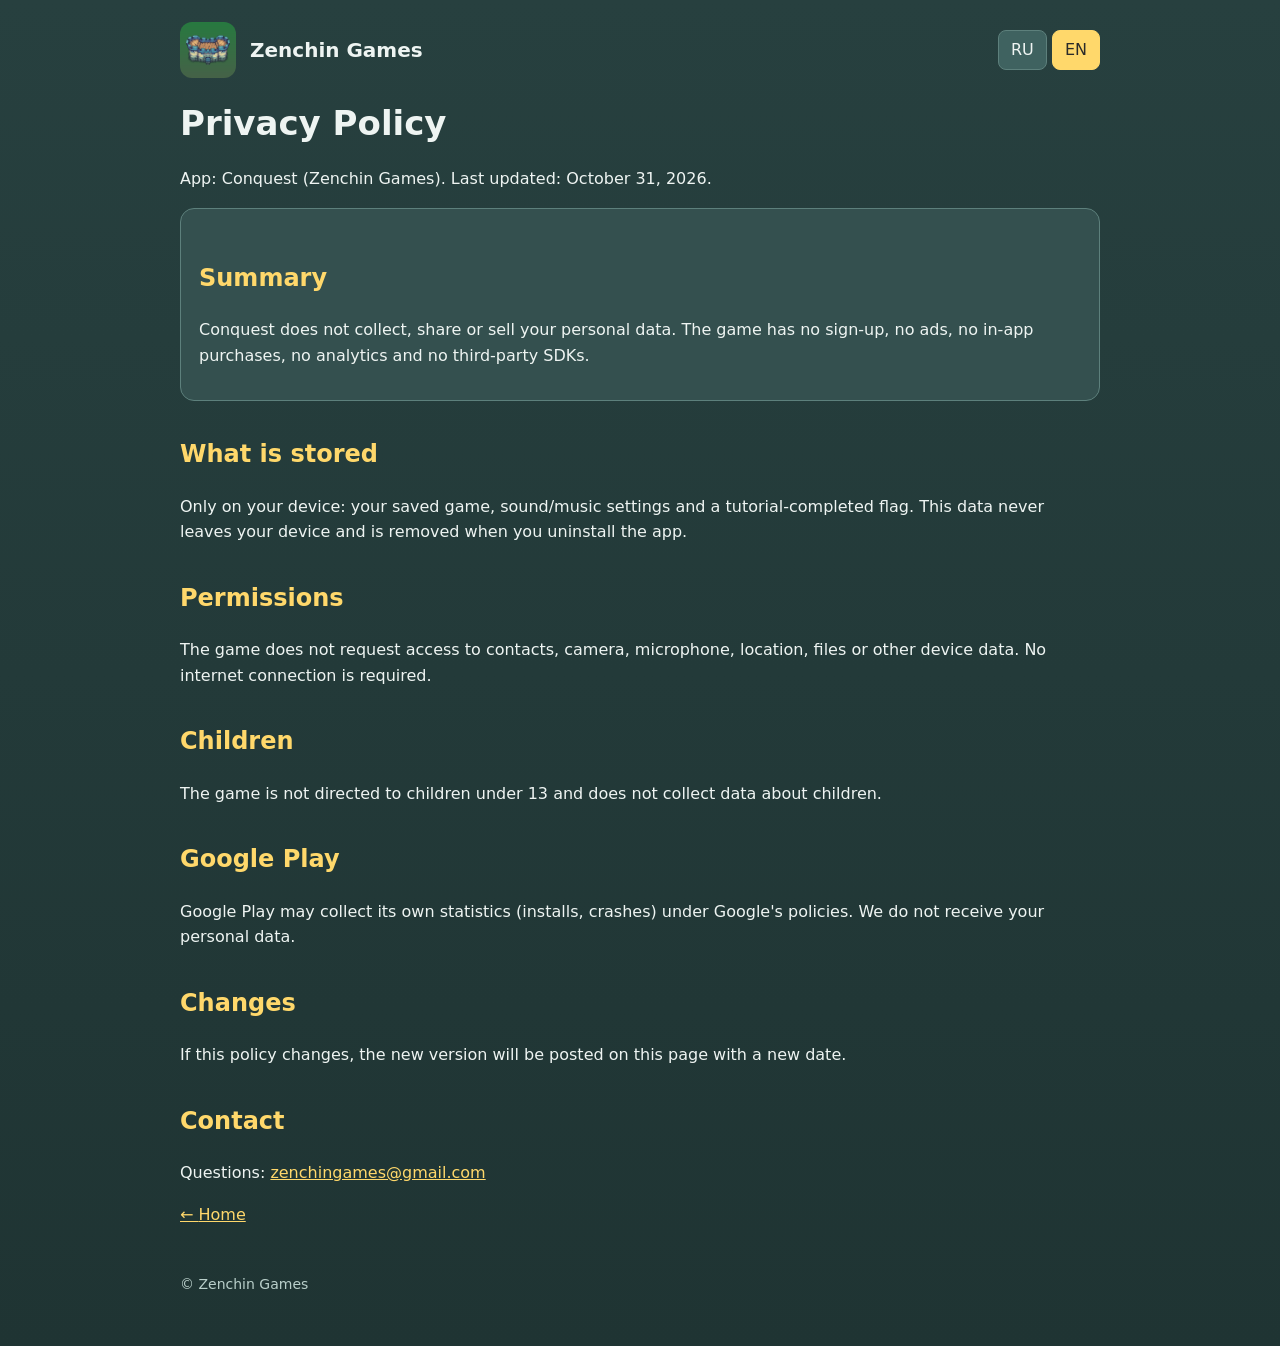
==== privacy.html @ 87a850cb "Add files via upload" ====
<!doctype html><html lang="ru"><head><meta charset="utf-8"><meta name="viewport" content="width=device-width,initial-scale=1"><title>Privacy Policy — Conquest</title><link rel="stylesheet" href="style.css"></head><body><header><img src="img/icon.png" alt="Conquest"><b>Zenchin Games</b><span class="sp"></span><div class="lang"><button data-l="ru">RU</button> <button data-l="en">EN</button></div></header><main>
<h1><span class="ru">Политика конфиденциальности</span><span class="en">Privacy Policy</span></h1>
<p><span class="ru">Игра: Conquest (Zenchin Games). Дата обновления: 31 октября 2026.</span><span class="en">App: Conquest (Zenchin Games). Last updated: October 31, 2026.</span></p>
<div class="card ru"><h2>Коротко</h2><p>Conquest не собирает, не передаёт и не продаёт ваши персональные данные. Игра не требует регистрации и не содержит рекламы, встроенных покупок, аналитики и сторонних SDK.</p></div>
<div class="card en"><h2>Summary</h2><p>Conquest does not collect, share or sell your personal data. The game has no sign-up, no ads, no in-app purchases, no analytics and no third-party SDKs.</p></div>
<div class="ru"><h2>Какие данные хранятся</h2><p>Только на вашем устройстве хранятся сохранение партии, настройки звука и музыки и отметка о прохождении обучения. Эти данные не покидают устройство и удаляются вместе с приложением.</p>
<h2>Разрешения</h2><p>Игра не запрашивает доступ к контактам, камере, микрофону, геолокации, файлам и другим данным устройства. Интернет для игры не нужен.</p>
<h2>Дети</h2><p>Игра не предназначена для детей младше 13 лет и не собирает данные о детях.</p>
<h2>Google Play</h2><p>Магазин Google Play может собирать собственную статистику (установки, сбои) в соответствии с политикой Google. Мы не получаем ваши персональные данные.</p>
<h2>Изменения</h2><p>Если политика изменится, новая версия появится на этой странице с новой датой.</p>
<h2>Контакты</h2><p>Вопросы: <a href="mailto:zenchingames@gmail.com">zenchingames@gmail.com</a></p></div>
<div class="en"><h2>What is stored</h2><p>Only on your device: your saved game, sound/music settings and a tutorial-completed flag. This data never leaves your device and is removed when you uninstall the app.</p>
<h2>Permissions</h2><p>The game does not request access to contacts, camera, microphone, location, files or other device data. No internet connection is required.</p>
<h2>Children</h2><p>The game is not directed to children under 13 and does not collect data about children.</p>
<h2>Google Play</h2><p>Google Play may collect its own statistics (installs, crashes) under Google's policies. We do not receive your personal data.</p>
<h2>Changes</h2><p>If this policy changes, the new version will be posted on this page with a new date.</p>
<h2>Contact</h2><p>Questions: <a href="mailto:zenchingames@gmail.com">zenchingames@gmail.com</a></p></div>
<p><a href="index.html">← <span class="ru">На главную</span><span class="en">Home</span></a></p>
</main><footer>© Zenchin Games</footer><script>
(function(){var b=document.body,s='ru';try{s=localStorage.getItem('lang')||((navigator.language||'ru').slice(0,2)==='ru'?'ru':'en')}catch(e){}
function set(l){b.classList.toggle('l-en',l==='en');document.documentElement.lang=l;document.querySelectorAll('.lang button').forEach(function(x){x.classList.toggle('on',x.dataset.l===l)});try{localStorage.setItem('lang',l)}catch(e){}}
document.querySelectorAll('.lang button').forEach(function(x){x.onclick=function(){set(x.dataset.l)}});set(s)})();
</script></body></html>
---- style.css ----
:root{--bg:#27403f;--card:#34504f;--card2:#3f6260;--text:#eef4f2;--mut:#b9cfca;--acc:#ffd86b;--line:#5d807c}
*{box-sizing:border-box}body{margin:0;background:linear-gradient(#27403f,#1f3433);color:var(--text);font:16px/1.6 system-ui,Segoe UI,Roboto,sans-serif}
a{color:var(--acc)}header,main,footer{max-width:960px;margin:0 auto;padding:0 20px}header{padding-top:22px;display:flex;align-items:center;gap:14px}
header img{width:56px;height:56px;border-radius:12px}header b{font-size:20px}.sp{flex:1}
.lang button{background:var(--card2);color:var(--text);border:1px solid var(--line);border-radius:8px;padding:6px 12px;cursor:pointer;font:inherit}.lang button.on{background:var(--acc);color:#2a2a2a;border-color:var(--acc)}
.hero{margin:22px 0}.hero img{width:100%;border-radius:16px;border:2px solid var(--line)}h1{font-size:34px;margin:18px 0 6px}h2{margin-top:34px;color:var(--acc)}
.card{background:var(--card);border:1px solid var(--line);border-radius:14px;padding:16px 18px;margin:12px 0}
.grid{display:grid;grid-template-columns:repeat(auto-fit,minmax(260px,1fr));gap:12px}.grid img{width:100%;border-radius:10px;border:1px solid var(--line)}
.grid figcaption{color:var(--mut);font-size:14px;margin-top:4px}figure{margin:0}
footer{padding:30px 20px 50px;color:var(--mut);font-size:14px}ul{padding-left:20px}.en{display:none}body.l-en .ru{display:none}body.l-en .en{display:block}body.l-en span.en,body.l-en a .en{display:inline}
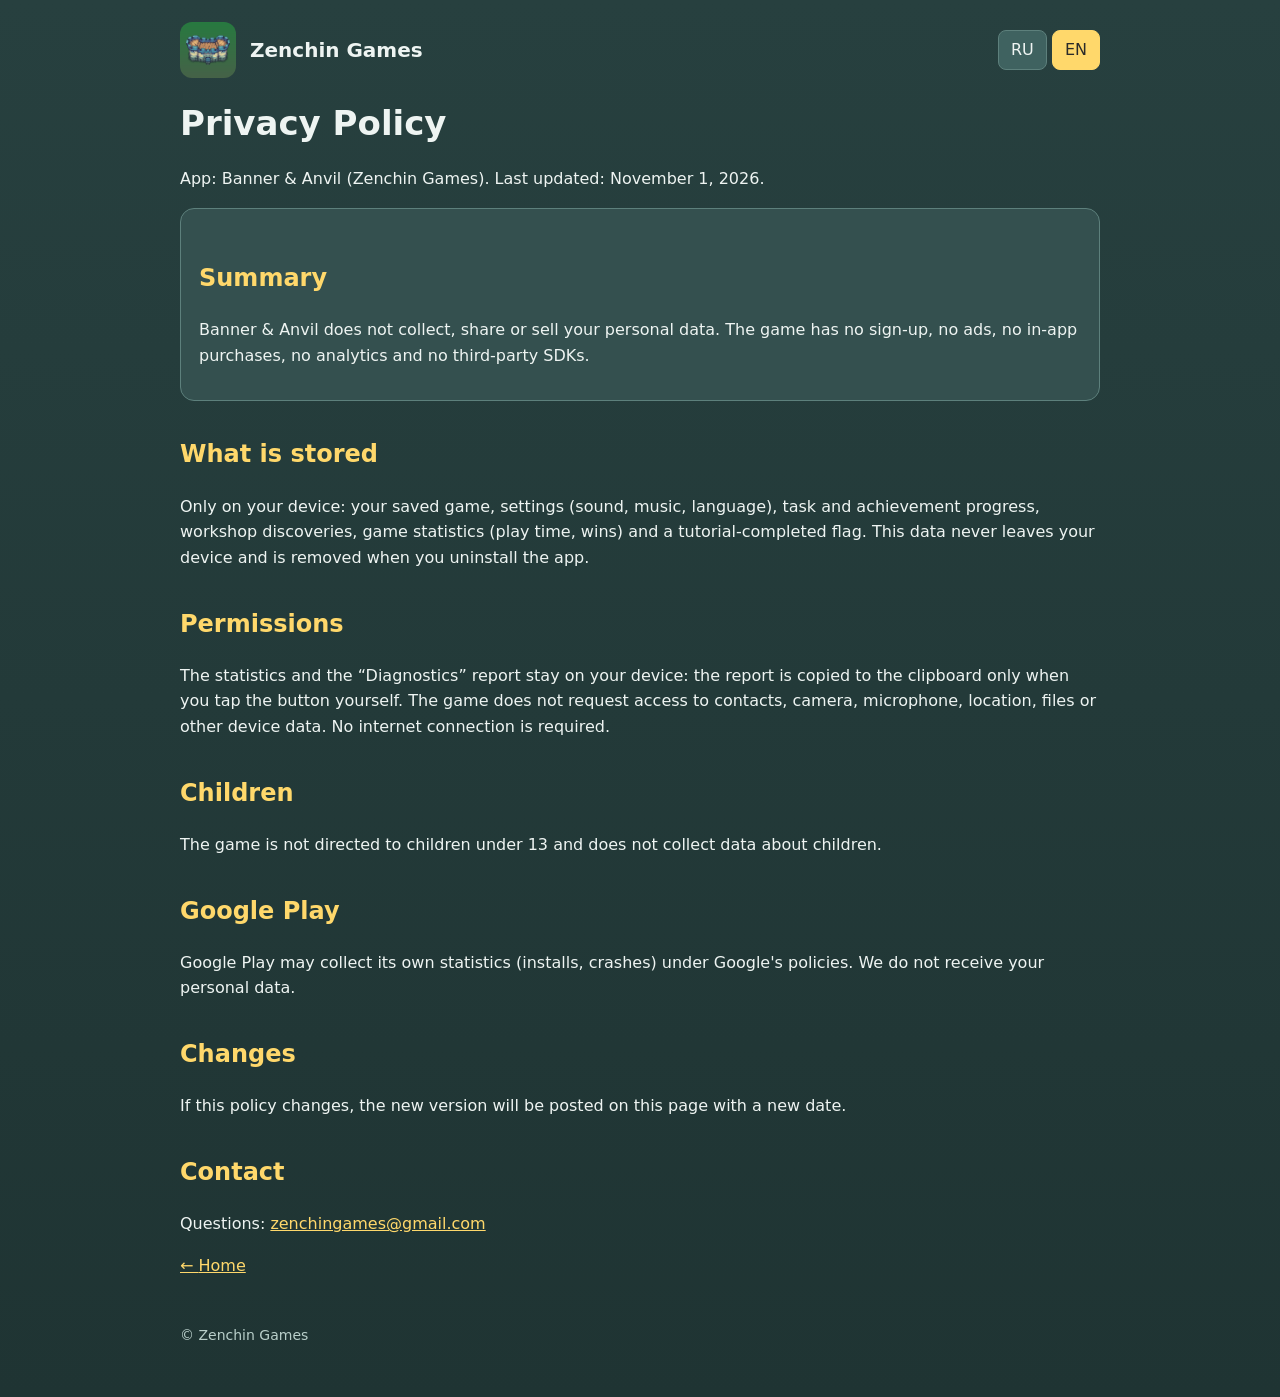
==== commit 4cd7216c: "Сайт: название Banner & Anvil, новое описание и скриншоты, обновлена политика конфиденциальности Co-" ====
--- a/privacy.html
+++ b/privacy.html
@@ -1,16 +1,16 @@
-<!doctype html><html lang="ru"><head><meta charset="utf-8"><meta name="viewport" content="width=device-width,initial-scale=1"><title>Privacy Policy — Conquest</title><link rel="stylesheet" href="style.css"></head><body><header><img src="img/icon.png" alt="Conquest"><b>Zenchin Games</b><span class="sp"></span><div class="lang"><button data-l="ru">RU</button> <button data-l="en">EN</button></div></header><main>
+<!doctype html><html lang="ru"><head><meta charset="utf-8"><meta name="viewport" content="width=device-width,initial-scale=1"><title>Privacy Policy — Banner &amp; Anvil</title><link rel="stylesheet" href="style.css"></head><body><header><img src="img/icon.png" alt="Banner &amp; Anvil"><b>Zenchin Games</b><span class="sp"></span><div class="lang"><button data-l="ru">RU</button> <button data-l="en">EN</button></div></header><main>
 <h1><span class="ru">Политика конфиденциальности</span><span class="en">Privacy Policy</span></h1>
-<p><span class="ru">Игра: Conquest (Zenchin Games). Дата обновления: 31 октября 2026.</span><span class="en">App: Conquest (Zenchin Games). Last updated: October 31, 2026.</span></p>
-<div class="card ru"><h2>Коротко</h2><p>Conquest не собирает, не передаёт и не продаёт ваши персональные данные. Игра не требует регистрации и не содержит рекламы, встроенных покупок, аналитики и сторонних SDK.</p></div>
-<div class="card en"><h2>Summary</h2><p>Conquest does not collect, share or sell your personal data. The game has no sign-up, no ads, no in-app purchases, no analytics and no third-party SDKs.</p></div>
-<div class="ru"><h2>Какие данные хранятся</h2><p>Только на вашем устройстве хранятся сохранение партии, настройки звука и музыки и отметка о прохождении обучения. Эти данные не покидают устройство и удаляются вместе с приложением.</p>
-<h2>Разрешения</h2><p>Игра не запрашивает доступ к контактам, камере, микрофону, геолокации, файлам и другим данным устройства. Интернет для игры не нужен.</p>
+<p><span class="ru">Игра: Banner &amp; Anvil (Zenchin Games). Дата обновления: 1 ноября 2026.</span><span class="en">App: Banner &amp; Anvil (Zenchin Games). Last updated: November 1, 2026.</span></p>
+<div class="card ru"><h2>Коротко</h2><p>Banner &amp; Anvil не собирает, не передаёт и не продаёт ваши персональные данные. Игра не требует регистрации и не содержит рекламы, встроенных покупок, аналитики и сторонних SDK.</p></div>
+<div class="card en"><h2>Summary</h2><p>Banner &amp; Anvil does not collect, share or sell your personal data. The game has no sign-up, no ads, no in-app purchases, no analytics and no third-party SDKs.</p></div>
+<div class="ru"><h2>Какие данные хранятся</h2><p>Только на вашем устройстве хранятся сохранение партии, настройки (звук, музыка, язык), прогресс заданий и достижений, находки мастерской, статистика игр (время игры, число побед) и отметка о прохождении обучения. Эти данные не покидают устройство и удаляются вместе с приложением.</p>
+<h2>Разрешения</h2><p>Статистика и отчёт «Диагностика» остаются на устройстве: отчёт копируется в буфер обмена только если вы сами нажмёте соответствующую кнопку. Игра не запрашивает доступ к контактам, камере, микрофону, геолокации, файлам и другим данным устройства. Интернет для игры не нужен.</p>
 <h2>Дети</h2><p>Игра не предназначена для детей младше 13 лет и не собирает данные о детях.</p>
 <h2>Google Play</h2><p>Магазин Google Play может собирать собственную статистику (установки, сбои) в соответствии с политикой Google. Мы не получаем ваши персональные данные.</p>
 <h2>Изменения</h2><p>Если политика изменится, новая версия появится на этой странице с новой датой.</p>
 <h2>Контакты</h2><p>Вопросы: <a href="mailto:zenchingames@gmail.com">zenchingames@gmail.com</a></p></div>
-<div class="en"><h2>What is stored</h2><p>Only on your device: your saved game, sound/music settings and a tutorial-completed flag. This data never leaves your device and is removed when you uninstall the app.</p>
-<h2>Permissions</h2><p>The game does not request access to contacts, camera, microphone, location, files or other device data. No internet connection is required.</p>
+<div class="en"><h2>What is stored</h2><p>Only on your device: your saved game, settings (sound, music, language), task and achievement progress, workshop discoveries, game statistics (play time, wins) and a tutorial-completed flag. This data never leaves your device and is removed when you uninstall the app.</p>
+<h2>Permissions</h2><p>The statistics and the “Diagnostics” report stay on your device: the report is copied to the clipboard only when you tap the button yourself. The game does not request access to contacts, camera, microphone, location, files or other device data. No internet connection is required.</p>
 <h2>Children</h2><p>The game is not directed to children under 13 and does not collect data about children.</p>
 <h2>Google Play</h2><p>Google Play may collect its own statistics (installs, crashes) under Google's policies. We do not receive your personal data.</p>
 <h2>Changes</h2><p>If this policy changes, the new version will be posted on this page with a new date.</p>
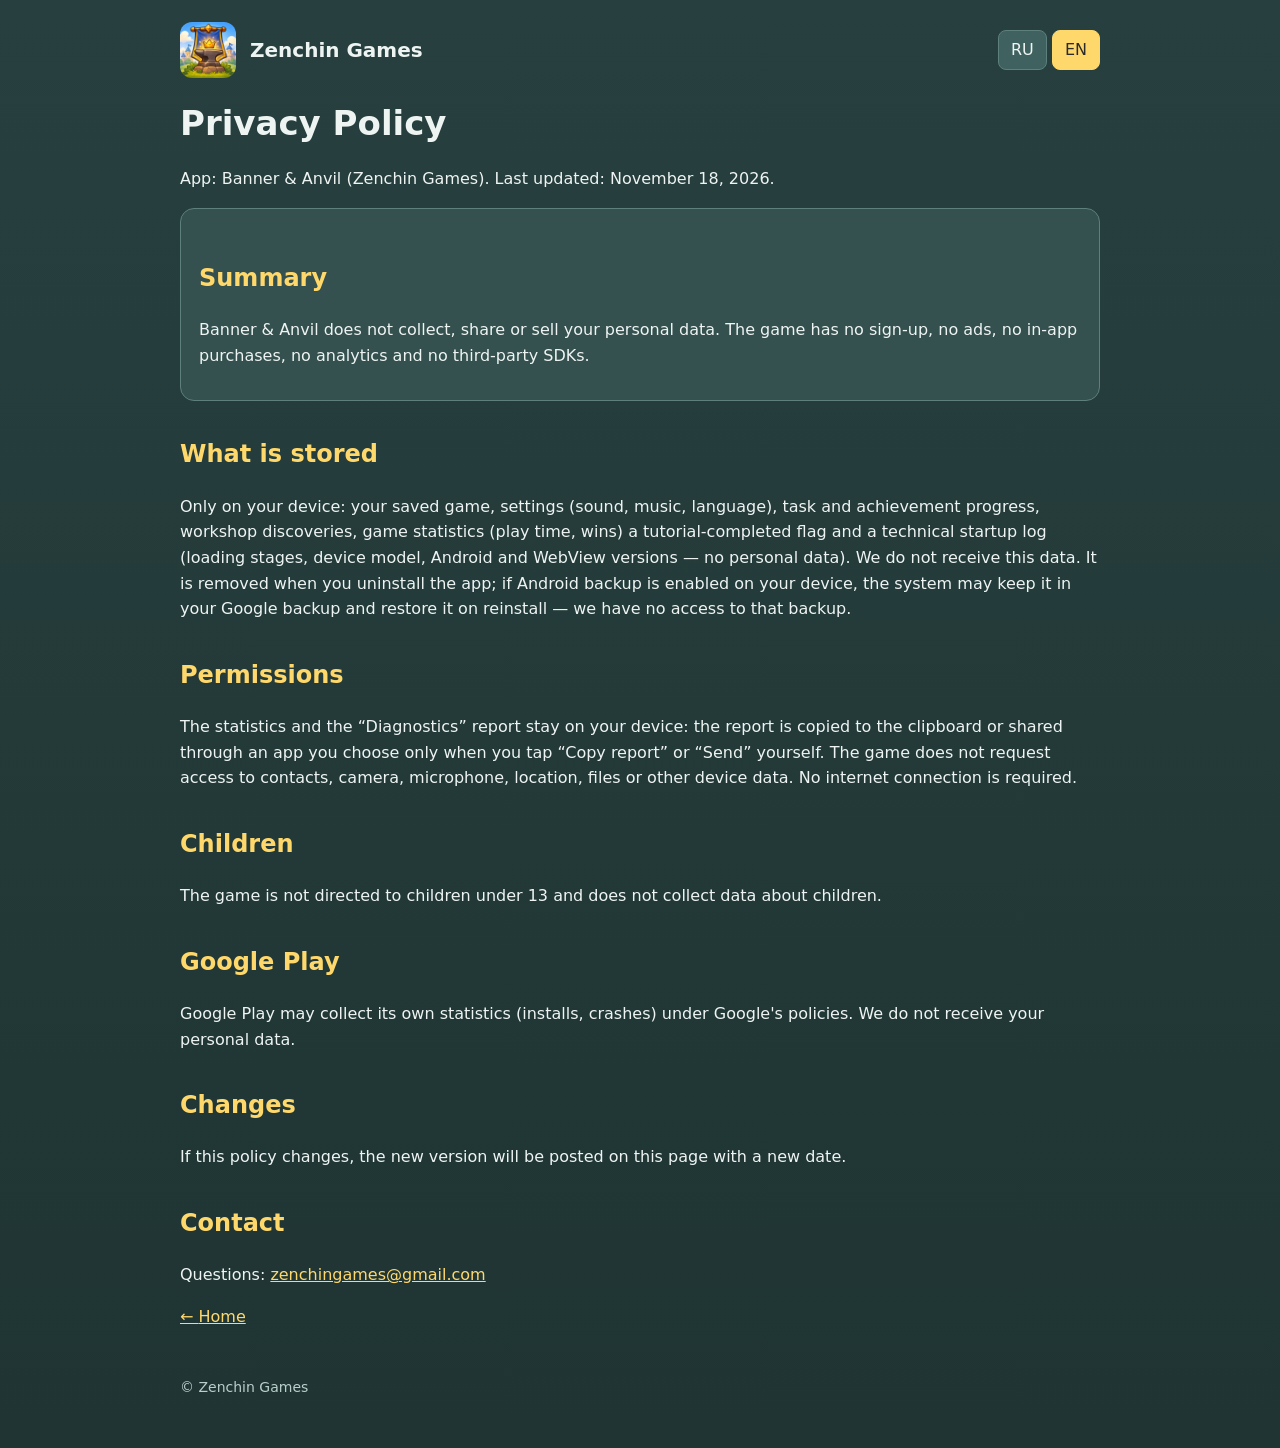
==== commit 746f8785: "Commit directly to the main branch" ====
--- a/privacy.html
+++ b/privacy.html
@@ -1,16 +1,16 @@
 <!doctype html><html lang="ru"><head><meta charset="utf-8"><meta name="viewport" content="width=device-width,initial-scale=1"><title>Privacy Policy — Banner &amp; Anvil</title><link rel="stylesheet" href="style.css"></head><body><header><img src="img/icon.png" alt="Banner &amp; Anvil"><b>Zenchin Games</b><span class="sp"></span><div class="lang"><button data-l="ru">RU</button> <button data-l="en">EN</button></div></header><main>
 <h1><span class="ru">Политика конфиденциальности</span><span class="en">Privacy Policy</span></h1>
-<p><span class="ru">Игра: Banner &amp; Anvil (Zenchin Games). Дата обновления: 1 ноября 2026.</span><span class="en">App: Banner &amp; Anvil (Zenchin Games). Last updated: November 1, 2026.</span></p>
+<p><span class="ru">Игра: Banner &amp; Anvil (Zenchin Games). Дата обновления: 18 ноября 2026.</span><span class="en">App: Banner &amp; Anvil (Zenchin Games). Last updated: November 18, 2026.</span></p>
 <div class="card ru"><h2>Коротко</h2><p>Banner &amp; Anvil не собирает, не передаёт и не продаёт ваши персональные данные. Игра не требует регистрации и не содержит рекламы, встроенных покупок, аналитики и сторонних SDK.</p></div>
 <div class="card en"><h2>Summary</h2><p>Banner &amp; Anvil does not collect, share or sell your personal data. The game has no sign-up, no ads, no in-app purchases, no analytics and no third-party SDKs.</p></div>
-<div class="ru"><h2>Какие данные хранятся</h2><p>Только на вашем устройстве хранятся сохранение партии, настройки (звук, музыка, язык), прогресс заданий и достижений, находки мастерской, статистика игр (время игры, число побед) и отметка о прохождении обучения. Эти данные не покидают устройство и удаляются вместе с приложением.</p>
-<h2>Разрешения</h2><p>Статистика и отчёт «Диагностика» остаются на устройстве: отчёт копируется в буфер обмена только если вы сами нажмёте соответствующую кнопку. Игра не запрашивает доступ к контактам, камере, микрофону, геолокации, файлам и другим данным устройства. Интернет для игры не нужен.</p>
+<div class="ru"><h2>Какие данные хранятся</h2><p>Только на вашем устройстве хранятся сохранение партии, настройки (звук, музыка, язык), прогресс заданий и достижений, находки мастерской, статистика игр (время игры, число побед) отметка о прохождении обучения и технический журнал запуска (этапы загрузки, модель устройства, версии Android и WebView — без личных данных). Мы не получаем эти данные. Они удаляются вместе с приложением; если на устройстве включено резервное копирование Android, система может сохранить их в вашей резервной копии Google и вернуть при переустановке — у нас нет доступа к этой копии.</p>
+<h2>Разрешения</h2><p>Статистика и отчёт «Диагностика» остаются на устройстве: отчёт копируется в буфер обмена или передаётся через выбранное вами приложение только если вы сами нажмёте «Копировать отчёт» или «Отправить мне». Игра не запрашивает доступ к контактам, камере, микрофону, геолокации, файлам и другим данным устройства. Интернет для игры не нужен.</p>
 <h2>Дети</h2><p>Игра не предназначена для детей младше 13 лет и не собирает данные о детях.</p>
 <h2>Google Play</h2><p>Магазин Google Play может собирать собственную статистику (установки, сбои) в соответствии с политикой Google. Мы не получаем ваши персональные данные.</p>
 <h2>Изменения</h2><p>Если политика изменится, новая версия появится на этой странице с новой датой.</p>
 <h2>Контакты</h2><p>Вопросы: <a href="mailto:zenchingames@gmail.com">zenchingames@gmail.com</a></p></div>
-<div class="en"><h2>What is stored</h2><p>Only on your device: your saved game, settings (sound, music, language), task and achievement progress, workshop discoveries, game statistics (play time, wins) and a tutorial-completed flag. This data never leaves your device and is removed when you uninstall the app.</p>
-<h2>Permissions</h2><p>The statistics and the “Diagnostics” report stay on your device: the report is copied to the clipboard only when you tap the button yourself. The game does not request access to contacts, camera, microphone, location, files or other device data. No internet connection is required.</p>
+<div class="en"><h2>What is stored</h2><p>Only on your device: your saved game, settings (sound, music, language), task and achievement progress, workshop discoveries, game statistics (play time, wins) a tutorial-completed flag and a technical startup log (loading stages, device model, Android and WebView versions — no personal data). We do not receive this data. It is removed when you uninstall the app; if Android backup is enabled on your device, the system may keep it in your Google backup and restore it on reinstall — we have no access to that backup.</p>
+<h2>Permissions</h2><p>The statistics and the “Diagnostics” report stay on your device: the report is copied to the clipboard or shared through an app you choose only when you tap “Copy report” or “Send” yourself. The game does not request access to contacts, camera, microphone, location, files or other device data. No internet connection is required.</p>
 <h2>Children</h2><p>The game is not directed to children under 13 and does not collect data about children.</p>
 <h2>Google Play</h2><p>Google Play may collect its own statistics (installs, crashes) under Google's policies. We do not receive your personal data.</p>
 <h2>Changes</h2><p>If this policy changes, the new version will be posted on this page with a new date.</p>
@@ -20,4 +20,4 @@
 (function(){var b=document.body,s='ru';try{s=localStorage.getItem('lang')||((navigator.language||'ru').slice(0,2)==='ru'?'ru':'en')}catch(e){}
 function set(l){b.classList.toggle('l-en',l==='en');document.documentElement.lang=l;document.querySelectorAll('.lang button').forEach(function(x){x.classList.toggle('on',x.dataset.l===l)});try{localStorage.setItem('lang',l)}catch(e){}}
 document.querySelectorAll('.lang button').forEach(function(x){x.onclick=function(){set(x.dataset.l)}});set(s)})();
-</script></body></html>+</script></body></html>
